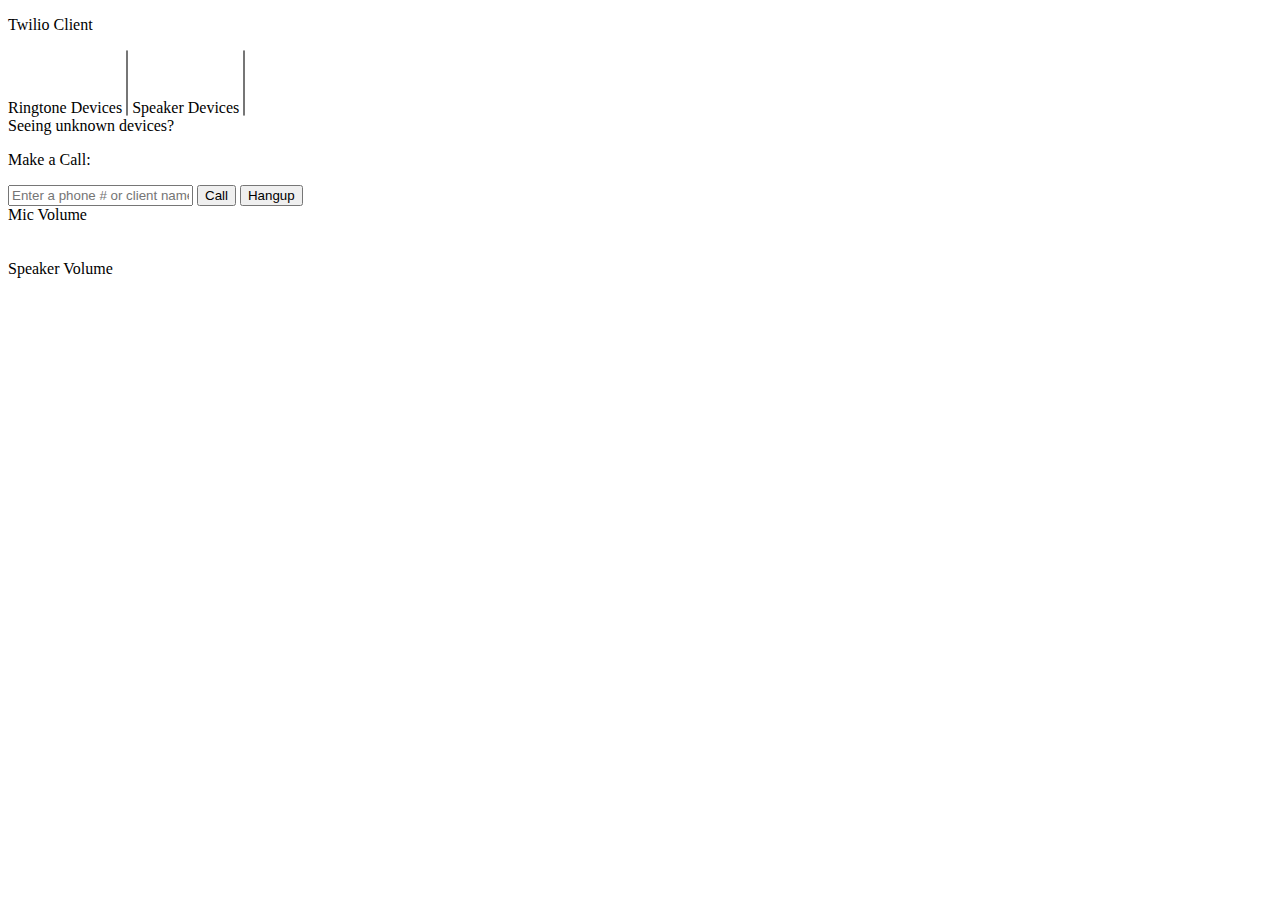
==== index.html @ 04e14be1 "Initial commit" ====
<!DOCTYPE html>
<html>

<head>
    <title>Twilio Client Quickstart</title>
    <link rel="stylesheet" href="site.css">
</head>

<body>
    <div id="controls">
        <div id="info">
            <p class="instructions">Twilio Client</p>
            <div id="client-name"></div>
            <div id="output-selection">
                <label>Ringtone Devices</label>
                <select id="ringtone-devices" multiple></select>
                <label>Speaker Devices</label>
                <select id="speaker-devices" multiple></select><br />
                <a id="get-devices">Seeing unknown devices?</a>
            </div>
        </div>
        <div id="call-controls">
            <p class="instructions">Make a Call:</p>
            <input id="phone-number" type="text" placeholder="Enter a phone # or client name" />
            <button id="button-call">Call</button>
            <button id="button-hangup">Hangup</button>
            <div id="volume-indicators">
                <label>Mic Volume</label>
                <div id="input-volume"></div><br /><br />
                <label>Speaker Volume</label>
                <div id="output-volume"></div>
            </div>
        </div>
        <div id="log"></div>
    </div>

    <script type="text/javascript" src="//media.twiliocdn.com/sdk/js/client/v1.7/twilio.min.js"></script>
    <script src="https://code.jquery.com/jquery-3.4.1.slim.min.js" integrity="sha384-J6qa4849blE2+poT4WnyKhv5vZF5SrPo0iEjwBvKU7imGFAV0wwj1yYfoRSJoZ+n" crossorigin="anonymous"></script>
    <script src="https://cdn.jsdelivr.net/npm/popper.js@1.16.0/dist/umd/popper.min.js" integrity="sha384-Q6E9RHvbIyZFJoft+2mJbHaEWldlvI9IOYy5n3zV9zzTtmI3UksdQRVvoxMfooAo" crossorigin="anonymous"></script>
    <script src="https://stackpath.bootstrapcdn.com/bootstrap/4.4.1/js/bootstrap.min.js" integrity="sha384-wfSDF2E50Y2D1uUdj0O3uMBJnjuUD4Ih7YwaYd1iqfktj0Uod8GCExl3Og8ifwB6" crossorigin="anonymous"></script>
</body>

</html>
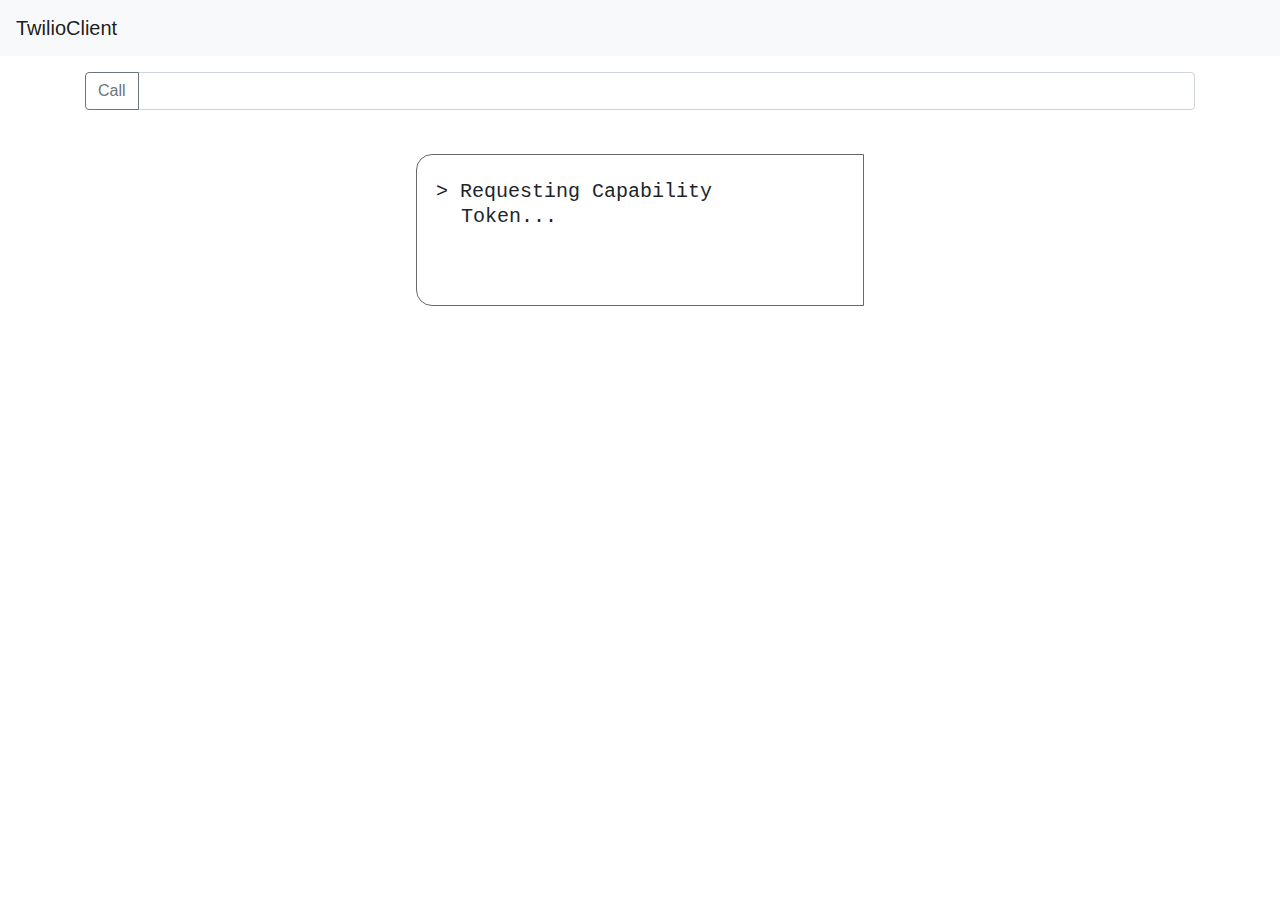
==== commit bc67fdac: "Initial commit" ====
--- a/index.html
+++ b/index.html
@@ -1,43 +1,91 @@
-<!DOCTYPE html>
-<html>
-
-<head>
-    <title>Twilio Client Quickstart</title>
-    <link rel="stylesheet" href="site.css">
-</head>
-
-<body>
-    <div id="controls">
-        <div id="info">
-            <p class="instructions">Twilio Client</p>
-            <div id="client-name"></div>
-            <div id="output-selection">
-                <label>Ringtone Devices</label>
-                <select id="ringtone-devices" multiple></select>
-                <label>Speaker Devices</label>
-                <select id="speaker-devices" multiple></select><br />
-                <a id="get-devices">Seeing unknown devices?</a>
-            </div>
-        </div>
-        <div id="call-controls">
-            <p class="instructions">Make a Call:</p>
-            <input id="phone-number" type="text" placeholder="Enter a phone # or client name" />
-            <button id="button-call">Call</button>
-            <button id="button-hangup">Hangup</button>
-            <div id="volume-indicators">
-                <label>Mic Volume</label>
-                <div id="input-volume"></div><br /><br />
-                <label>Speaker Volume</label>
-                <div id="output-volume"></div>
-            </div>
-        </div>
-        <div id="log"></div>
-    </div>
-
-    <script type="text/javascript" src="//media.twiliocdn.com/sdk/js/client/v1.7/twilio.min.js"></script>
-    <script src="https://code.jquery.com/jquery-3.4.1.slim.min.js" integrity="sha384-J6qa4849blE2+poT4WnyKhv5vZF5SrPo0iEjwBvKU7imGFAV0wwj1yYfoRSJoZ+n" crossorigin="anonymous"></script>
-    <script src="https://cdn.jsdelivr.net/npm/popper.js@1.16.0/dist/umd/popper.min.js" integrity="sha384-Q6E9RHvbIyZFJoft+2mJbHaEWldlvI9IOYy5n3zV9zzTtmI3UksdQRVvoxMfooAo" crossorigin="anonymous"></script>
-    <script src="https://stackpath.bootstrapcdn.com/bootstrap/4.4.1/js/bootstrap.min.js" integrity="sha384-wfSDF2E50Y2D1uUdj0O3uMBJnjuUD4Ih7YwaYd1iqfktj0Uod8GCExl3Og8ifwB6" crossorigin="anonymous"></script>
-</body>
-
-</html>+<!DOCTYPE html>
+<html>
+  <head>
+    <title>Twilio Client Quickstart</title>
+    <script
+      type="text/javascript"
+      src="//media.twiliocdn.com/sdk/js/client/v1.7/twilio.min.js"
+    ></script>
+    <link
+      rel="stylesheet"
+      href="https://stackpath.bootstrapcdn.com/bootstrap/4.4.1/css/bootstrap.min.css"
+      integrity="sha384-Vkoo8x4CGsO3+Hhxv8T/Q5PaXtkKtu6ug5TOeNV6gBiFeWPGFN9MuhOf23Q9Ifjh"
+      crossorigin="anonymous"
+    />
+    <link
+      rel="stylesheet"
+      href="/css/globalstyles.css"
+    />
+  </head>
+
+  <body>
+    <!-- Navbar -->
+    <nav class="navbar navbar-light bg-light">
+      <span class="navbar-brand mb-0 h1">TwilioClient</span>
+    </nav>
+
+    <!-- Information -->
+    <div id="info">
+      <div id="client-name"></div>
+      <div id="output-selection">
+        <label>Ringtone Devices</label>
+        <select id="ringtone-devices" multiple></select>
+        <label>Speaker Devices</label>
+        <select id="speaker-devices" multiple></select
+        ><br />
+        <a id="get-devices">Seeing unknown devices?</a>
+      </div>
+    </div>
+
+    <!-- Call Input and Button -->
+    <div class="container mt-3">
+      <div class="input-group mb-3">
+        <div class="input-group-prepend">
+          <button 
+            class="btn btn-outline-secondary" 
+            type="button" 
+            id="call-btn">
+            Call
+          </button>
+          <button
+            class="btn btn-outline-secondary"
+            type="button"
+            id="hangup-btn"
+          >
+            Hangup
+          </button>
+        </div>
+        <input type="text" class="form-control" placeholder="" id="number-input" />
+      </div>
+    </div>
+
+    <!-- Log Messages Container -->
+    <div class="container" id="log"></div>
+
+    <!-- Volume Indicators  -->
+    <div class="container" id="volume-indicators">
+      <label>Mic Volume</label>
+      <div id="input-volume"></div>
+      <br /><br />
+      <label>Speaker Volume</label>
+      <div id="output-volume"></div>
+    </div>
+
+    <script
+      src="https://code.jquery.com/jquery-3.4.1.slim.min.js"
+      integrity="sha384-J6qa4849blE2+poT4WnyKhv5vZF5SrPo0iEjwBvKU7imGFAV0wwj1yYfoRSJoZ+n"
+      crossorigin="anonymous"
+    ></script>
+    <script
+      src="https://cdn.jsdelivr.net/npm/popper.js@1.16.0/dist/umd/popper.min.js"
+      integrity="sha384-Q6E9RHvbIyZFJoft+2mJbHaEWldlvI9IOYy5n3zV9zzTtmI3UksdQRVvoxMfooAo"
+      crossorigin="anonymous"
+    ></script>
+    <script
+      src="https://stackpath.bootstrapcdn.com/bootstrap/4.4.1/js/bootstrap.min.js"
+      integrity="sha384-wfSDF2E50Y2D1uUdj0O3uMBJnjuUD4Ih7YwaYd1iqfktj0Uod8GCExl3Og8ifwB6"
+      crossorigin="anonymous"
+    ></script>
+    <script src="/js/index.js"></script>
+  </body>
+</html>
--- a/css/globalstyles.css
+++ b/css/globalstyles.css
@@ -0,0 +1,46 @@
+#output-selection {
+    display: none;
+}
+
+#info a {
+    text-decoration: underline;
+    cursor: pointer;
+}
+
+#volume-indicators {
+    display: none;
+    padding: 10px;
+    margin-top: 20px;
+    width: 500px;
+    text-align: left;
+}
+
+#volume-indicators > div {
+    display: block;
+    height: 20px;
+    width: 0;
+}
+
+#hangup-btn {
+    display: none;
+}
+
+#log {
+    border: 1px solid #686865;
+    width: 35%;
+    border-radius: 1em 0em 0em 1em;
+    height: 9.5em;
+    margin-top: 2.75em;
+    text-align: left;
+    padding: 1.5em;
+    overflow-y: scroll;
+}
+
+#log p {
+    font-family: 'Share Tech Mono', 'Courier New', Courier, fixed-width;
+    font-size: 1.25em;
+    line-height: 1.25em;
+    margin-left: 1em;
+    text-indent: -1.25em;
+    width: 90%;
+}
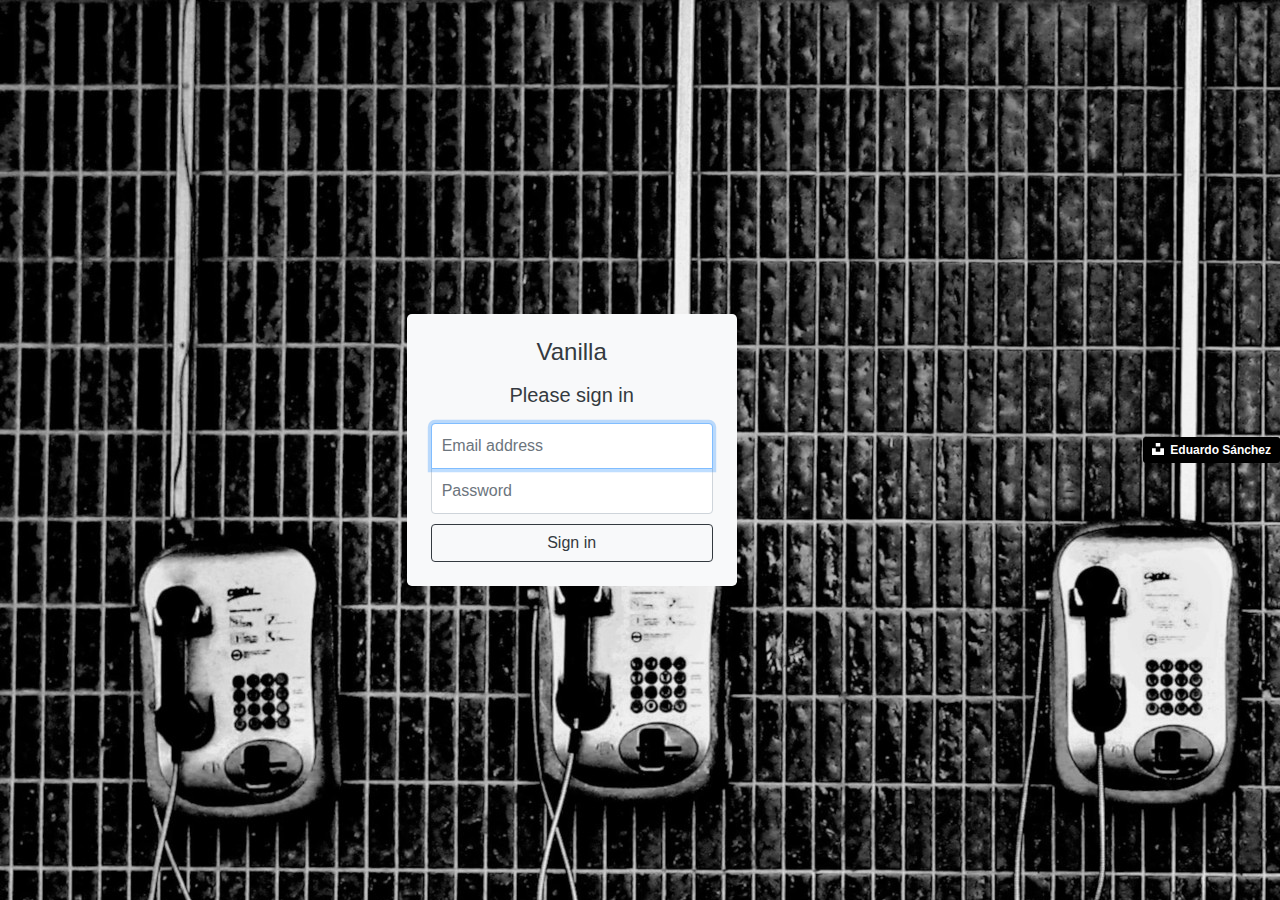
==== commit 2de80590: "Added login page as index.html" ====
--- a/index.html
+++ b/index.html
@@ -1,75 +1,61 @@
 <!DOCTYPE html>
 <html>
   <head>
-    <title>Twilio Client Quickstart</title>
-    <script
-      type="text/javascript"
-      src="//media.twiliocdn.com/sdk/js/client/v1.7/twilio.min.js"
-    ></script>
+    <title>Login</title>
     <link
       rel="stylesheet"
       href="https://stackpath.bootstrapcdn.com/bootstrap/4.4.1/css/bootstrap.min.css"
       integrity="sha384-Vkoo8x4CGsO3+Hhxv8T/Q5PaXtkKtu6ug5TOeNV6gBiFeWPGFN9MuhOf23Q9Ifjh"
       crossorigin="anonymous"
     />
-    <link
-      rel="stylesheet"
-      href="/css/globalstyles.css"
-    />
+    <link rel="stylesheet" href="css/globalstyles.css" />
+    <link rel="stylesheet" href="css/login.css" />
   </head>
 
   <body>
-    <!-- Navbar -->
-    <nav class="navbar navbar-light bg-light">
-      <span class="navbar-brand mb-0 h1">TwilioClient</span>
-    </nav>
-
-    <!-- Information -->
-    <div id="info">
-      <div id="client-name"></div>
-      <div id="output-selection">
-        <label>Ringtone Devices</label>
-        <select id="ringtone-devices" multiple></select>
-        <label>Speaker Devices</label>
-        <select id="speaker-devices" multiple></select
-        ><br />
-        <a id="get-devices">Seeing unknown devices?</a>
-      </div>
-    </div>
-
-    <!-- Call Input and Button -->
-    <div class="container mt-3">
-      <div class="input-group mb-3">
-        <div class="input-group-prepend">
-          <button 
-            class="btn btn-outline-secondary" 
-            type="button" 
-            id="call-btn">
-            Call
-          </button>
-          <button
-            class="btn btn-outline-secondary"
-            type="button"
-            id="hangup-btn"
-          >
-            Hangup
-          </button>
-        </div>
-        <input type="text" class="form-control" placeholder="" id="number-input" />
-      </div>
-    </div>
-
-    <!-- Log Messages Container -->
-    <div class="container" id="log"></div>
-
-    <!-- Volume Indicators  -->
-    <div class="container" id="volume-indicators">
-      <label>Mic Volume</label>
-      <div id="input-volume"></div>
-      <br /><br />
-      <label>Speaker Volume</label>
-      <div id="output-volume"></div>
-    </div>
+    <form class="form-signin rounded-lg text-center bg-light p-4 text-dark">
+      <h2 class="h4 mb-3 font-weight-normal">Vanilla</h2>
+      <h2 class="h5 mb-3 font-weight-normal">Please sign in</h2>
+      <label for="inputEmail" class="sr-only">Email address</label>
+      <input
+        type="email"
+        id="inputEmail"
+        class="form-control"
+        placeholder="Email address"
+        required
+        autofocus
+      />
+      <label for="inputPassword" class="sr-only">Password</label>
+      <input
+        type="password"
+        id="inputPassword"
+        class="form-control"
+        placeholder="Password"
+        required
+      />
+      <button class="btn btn-outline-dark btn-block" type="submit">
+        Sign in
+      </button>
+    </form>
+    <a
+      style='background-color:black;color:white;text-decoration:none;padding:4px 6px;font-family:-apple-system, BlinkMacSystemFont, "San Francisco", "Helvetica Neue", Helvetica, Ubuntu, Roboto, Noto, "Segoe UI", Arial, sans-serif;font-size:12px;font-weight:bold;line-height:1.2;display:inline-block;border-radius:3px'
+      href="https://unsplash.com/@eduardoequis?utm_medium=referral&amp;utm_campaign=photographer-credit&amp;utm_content=creditBadge"
+      target="_blank"
+      rel="noopener noreferrer"
+      title="Download free do whatever you want high-resolution photos from Eduardo Sánchez"
+      ><span style="display:inline-block;padding:2px 3px"
+        ><svg
+          xmlns="http://www.w3.org/2000/svg"
+          style="height:12px;width:auto;position:relative;vertical-align:middle;top:-2px;fill:white"
+          viewBox="0 0 32 32"
+        >
+          <title>unsplash-logo</title>
+          <path
+            d="M10 9V0h12v9H10zm12 5h10v18H0V14h10v9h12v-9z"
+          ></path></svg></span
+      ><span style="display:inline-block;padding:2px 3px"
+        >Eduardo Sánchez</span
+      ></a>
 
     <script
       src="https://code.jquery.com/jquery-3.4.1.slim.min.js"
@@ -86,6 +72,6 @@
       integrity="sha384-wfSDF2E50Y2D1uUdj0O3uMBJnjuUD4Ih7YwaYd1iqfktj0Uod8GCExl3Og8ifwB6"
       crossorigin="anonymous"
     ></script>
-    <script src="/js/index.js"></script>
+    <script src="js/login.js"></script>
   </body>
 </html>
--- a/css/login.css
+++ b/css/login.css
@@ -0,0 +1,51 @@
+html,
+body {
+  height: 100%;
+}
+
+body {
+  display: -ms-flexbox;
+  display: -webkit-box;
+  display: flex;
+  -ms-flex-align: center;
+  -ms-flex-pack: center;
+  -webkit-box-align: center;
+  align-items: center;
+  -webkit-box-pack: center;
+  justify-content: center;
+  padding-top: 40px;
+  padding-bottom: 40px;
+  background-image: url("../assets/images/phones-unedited.jpg");
+  background-size: auto;
+  background-repeat: no-repeat;
+}
+
+.form-signin {
+  width: 100%;
+  max-width: 330px;
+  padding: 15px;
+  margin: 0 auto;
+}
+.form-signin .checkbox {
+  font-weight: 400;
+}
+.form-signin .form-control {
+  position: relative;
+  box-sizing: border-box;
+  height: auto;
+  padding: 10px;
+  font-size: 16px;
+}
+.form-signin .form-control:focus {
+  z-index: 2;
+}
+.form-signin input[type="email"] {
+  margin-bottom: -1px;
+  border-bottom-right-radius: 0;
+  border-bottom-left-radius: 0;
+}
+.form-signin input[type="password"] {
+  margin-bottom: 10px;
+  border-top-left-radius: 0;
+  border-top-right-radius: 0;
+}
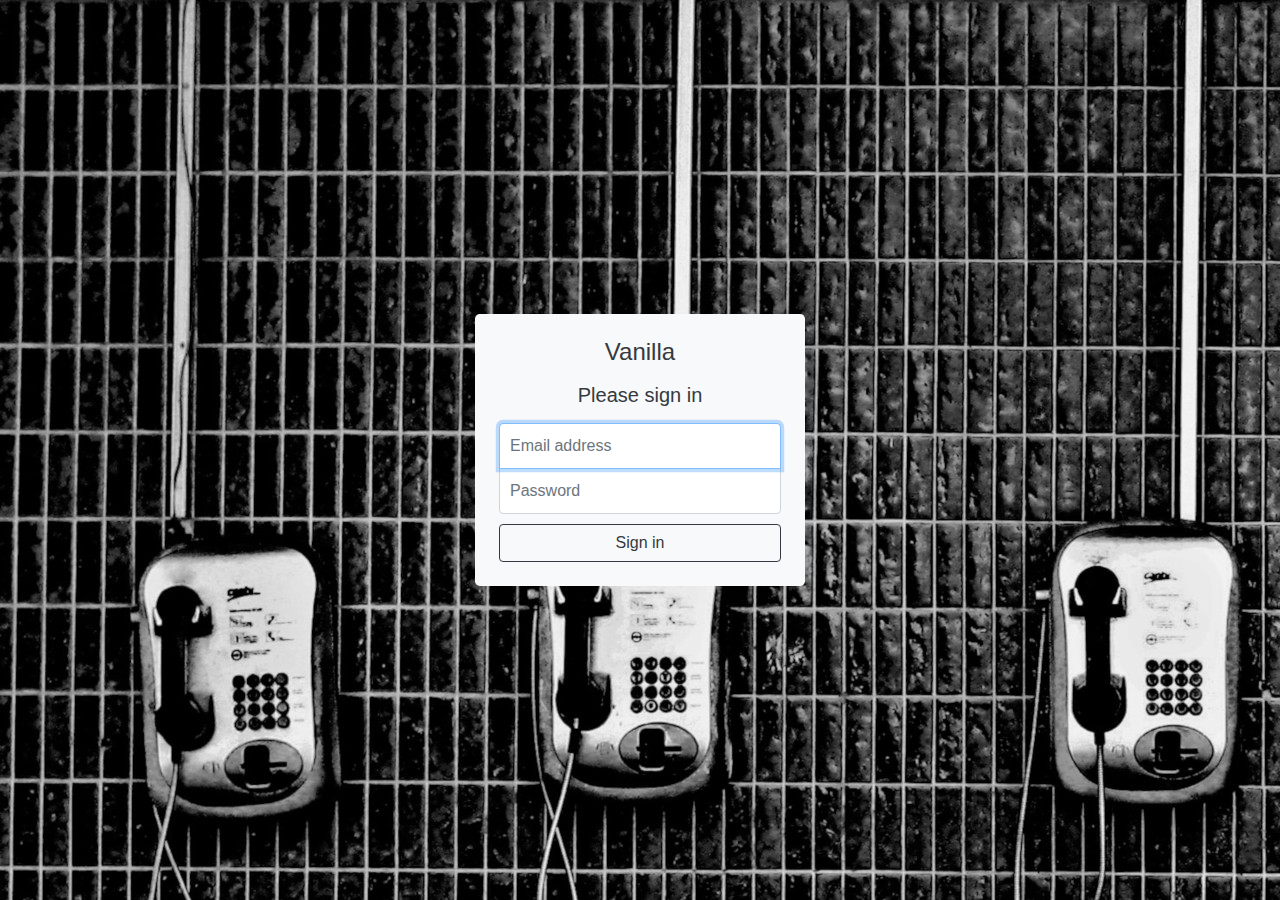
==== commit a3111941: "Client working" ====
--- a/index.html
+++ b/index.html
@@ -33,29 +33,10 @@
         placeholder="Password"
         required
       />
-      <button class="btn btn-outline-dark btn-block" type="submit">
+      <button id="submitBtn" class="btn btn-outline-dark btn-block" type="submit">
         Sign in
       </button>
     </form>
-    <a
-      style='background-color:black;color:white;text-decoration:none;padding:4px 6px;font-family:-apple-system, BlinkMacSystemFont, "San Francisco", "Helvetica Neue", Helvetica, Ubuntu, Roboto, Noto, "Segoe UI", Arial, sans-serif;font-size:12px;font-weight:bold;line-height:1.2;display:inline-block;border-radius:3px'
-      href="https://unsplash.com/@eduardoequis?utm_medium=referral&amp;utm_campaign=photographer-credit&amp;utm_content=creditBadge"
-      target="_blank"
-      rel="noopener noreferrer"
-      title="Download free do whatever you want high-resolution photos from Eduardo Sánchez"
-      ><span style="display:inline-block;padding:2px 3px"
-        ><svg
-          xmlns="http://www.w3.org/2000/svg"
-          style="height:12px;width:auto;position:relative;vertical-align:middle;top:-2px;fill:white"
-          viewBox="0 0 32 32"
-        >
-          <title>unsplash-logo</title>
-          <path
-            d="M10 9V0h12v9H10zm12 5h10v18H0V14h10v9h12v-9z"
-          ></path></svg></span
-      ><span style="display:inline-block;padding:2px 3px"
-        >Eduardo Sánchez</span
-      ></a>
 
     <script
       src="https://code.jquery.com/jquery-3.4.1.slim.min.js"
--- a/css/globalstyles.css
+++ b/css/globalstyles.css
@@ -29,7 +29,7 @@
     border: 1px solid #686865;
     width: 35%;
     border-radius: 1em 0em 0em 1em;
-    height: 9.5em;
+    height: 20em;
     margin-top: 2.75em;
     text-align: left;
     padding: 1.5em;
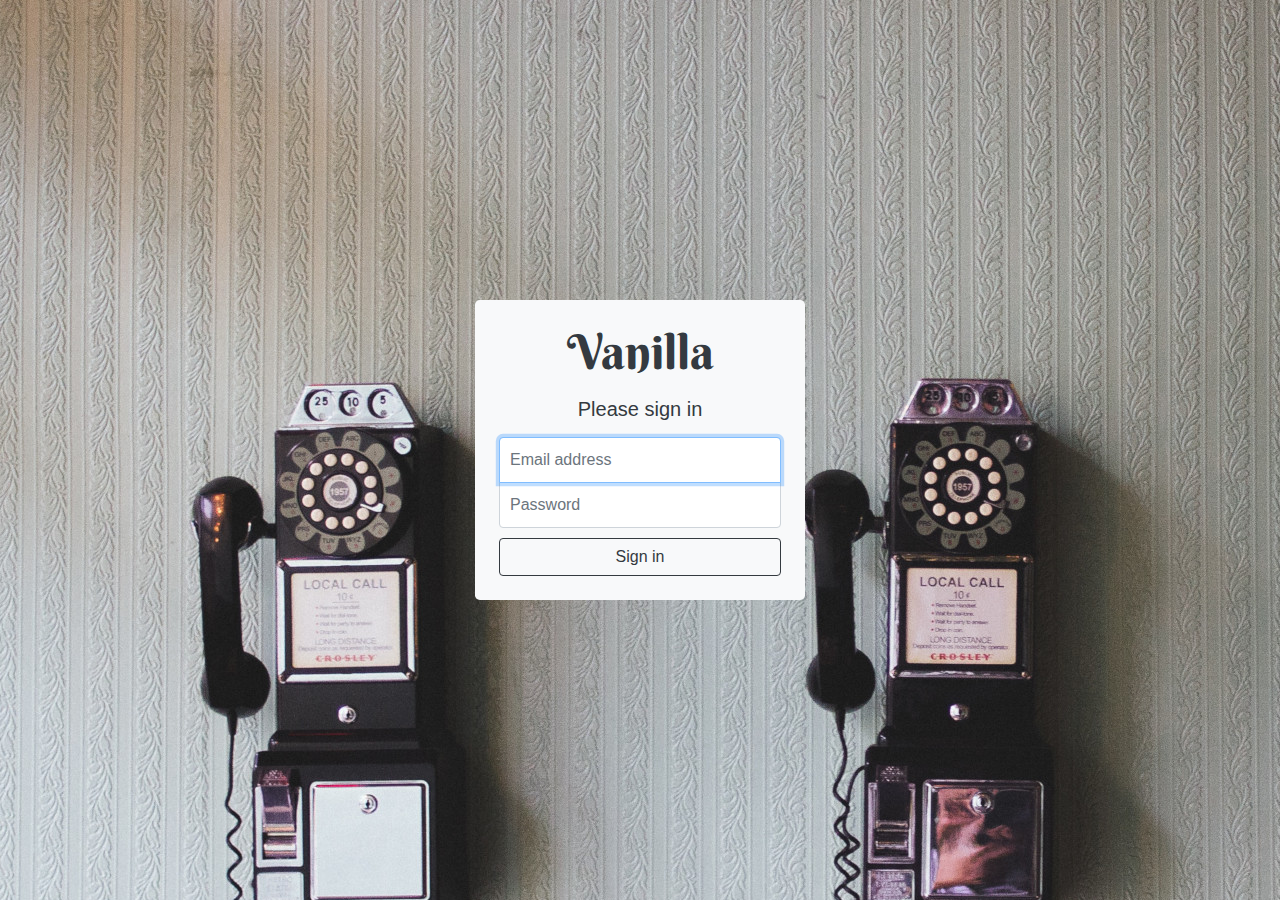
==== commit c2dc05ec: "Improved design and added footer" ====
--- a/index.html
+++ b/index.html
@@ -10,11 +10,15 @@
     />
     <link rel="stylesheet" href="css/globalstyles.css" />
     <link rel="stylesheet" href="css/login.css" />
+    <link rel="apple-touch-icon" sizes="180x180" href="/assets/images/apple-touch-icon.png" />
+    <link rel="icon" type="image/png" sizes="32x32" href="/assets/images/favicon-32x32.png" />
+    <link rel="icon" type="image/png" sizes="16x16" href="/assets/images/favicon-16x16.png" />
+    <link rel="manifest" href="/assets/images/site.webmanifest" />
   </head>
 
   <body>
     <form class="form-signin rounded-lg text-center bg-light p-4 text-dark">
-      <h2 class="h4 mb-3 font-weight-normal">Vanilla</h2>
+      <h2 class="brand h4 mb-3 font-weight-normal">Vanilla</h2>
       <h2 class="h5 mb-3 font-weight-normal">Please sign in</h2>
       <label for="inputEmail" class="sr-only">Email address</label>
       <input
--- a/css/globalstyles.css
+++ b/css/globalstyles.css
@@ -1,46 +1,80 @@
+@import url('https://fonts.googleapis.com/css?family=Berkshire+Swash&display=swap');
+
+body {
+  background-image: url("../assets/images/vintage-phones-resize.jpg");
+  background-size: auto;
+  background-repeat: no-repeat;
+}
+
+.footer {
+    position: absolute;
+    bottom: 0;
+    width: 100%;
+    height: 60px;
+    line-height: 60px;
+}
+
+.heroku-banner {
+    width: 80%;
+    height: 90%;
+}
+
+.brand {
+    font-family: 'Berkshire Swash', cursive;
+    font-size: 3em;
+}
+
 #output-selection {
-    display: none;
+  display: none;
 }
 
 #info a {
-    text-decoration: underline;
-    cursor: pointer;
+  text-decoration: underline;
+  cursor: pointer;
+}
+
+#interface {
+    border-radius: 1em;
 }
 
 #volume-indicators {
-    display: none;
-    padding: 10px;
-    margin-top: 20px;
-    width: 500px;
-    text-align: left;
+  display: none;
+  padding: 10px;
+  margin-top: 20px;
+  width: 500px;
+  text-align: left;
 }
 
 #volume-indicators > div {
-    display: block;
-    height: 20px;
-    width: 0;
+  display: block;
+  height: 20px;
+  width: 0;
 }
 
 #hangup-btn {
-    display: none;
+  display: none;
 }
 
+#call-control-container {
+  display: none;
+}
 #log {
-    border: 1px solid #686865;
-    width: 35%;
-    border-radius: 1em 0em 0em 1em;
-    height: 20em;
-    margin-top: 2.75em;
-    text-align: left;
-    padding: 1.5em;
-    overflow-y: scroll;
+  display: none;
+  border: 1px solid #fff;
+  width: 80%;
+  border-radius: 1em 0em 0em 1em;
+  height: 20em;
+  margin-top: 2.75em;
+  text-align: left;
+  padding: 1.5em;
+  overflow-y: scroll;
 }
 
 #log p {
-    font-family: 'Share Tech Mono', 'Courier New', Courier, fixed-width;
-    font-size: 1.25em;
-    line-height: 1.25em;
-    margin-left: 1em;
-    text-indent: -1.25em;
-    width: 90%;
+  font-family: "Share Tech Mono", "Courier New", Courier, fixed-width;
+  font-size: 1em;
+  line-height: 1.25em;
+  margin-left: 1em;
+  text-indent: -1.25em;
+  width: 90%;
 }
--- a/css/login.css
+++ b/css/login.css
@@ -15,7 +15,7 @@
   justify-content: center;
   padding-top: 40px;
   padding-bottom: 40px;
-  background-image: url("../assets/images/phones-unedited.jpg");
+  background-image: url("../assets/images/vintage-phones-resize.jpg");
   background-size: auto;
   background-repeat: no-repeat;
 }
